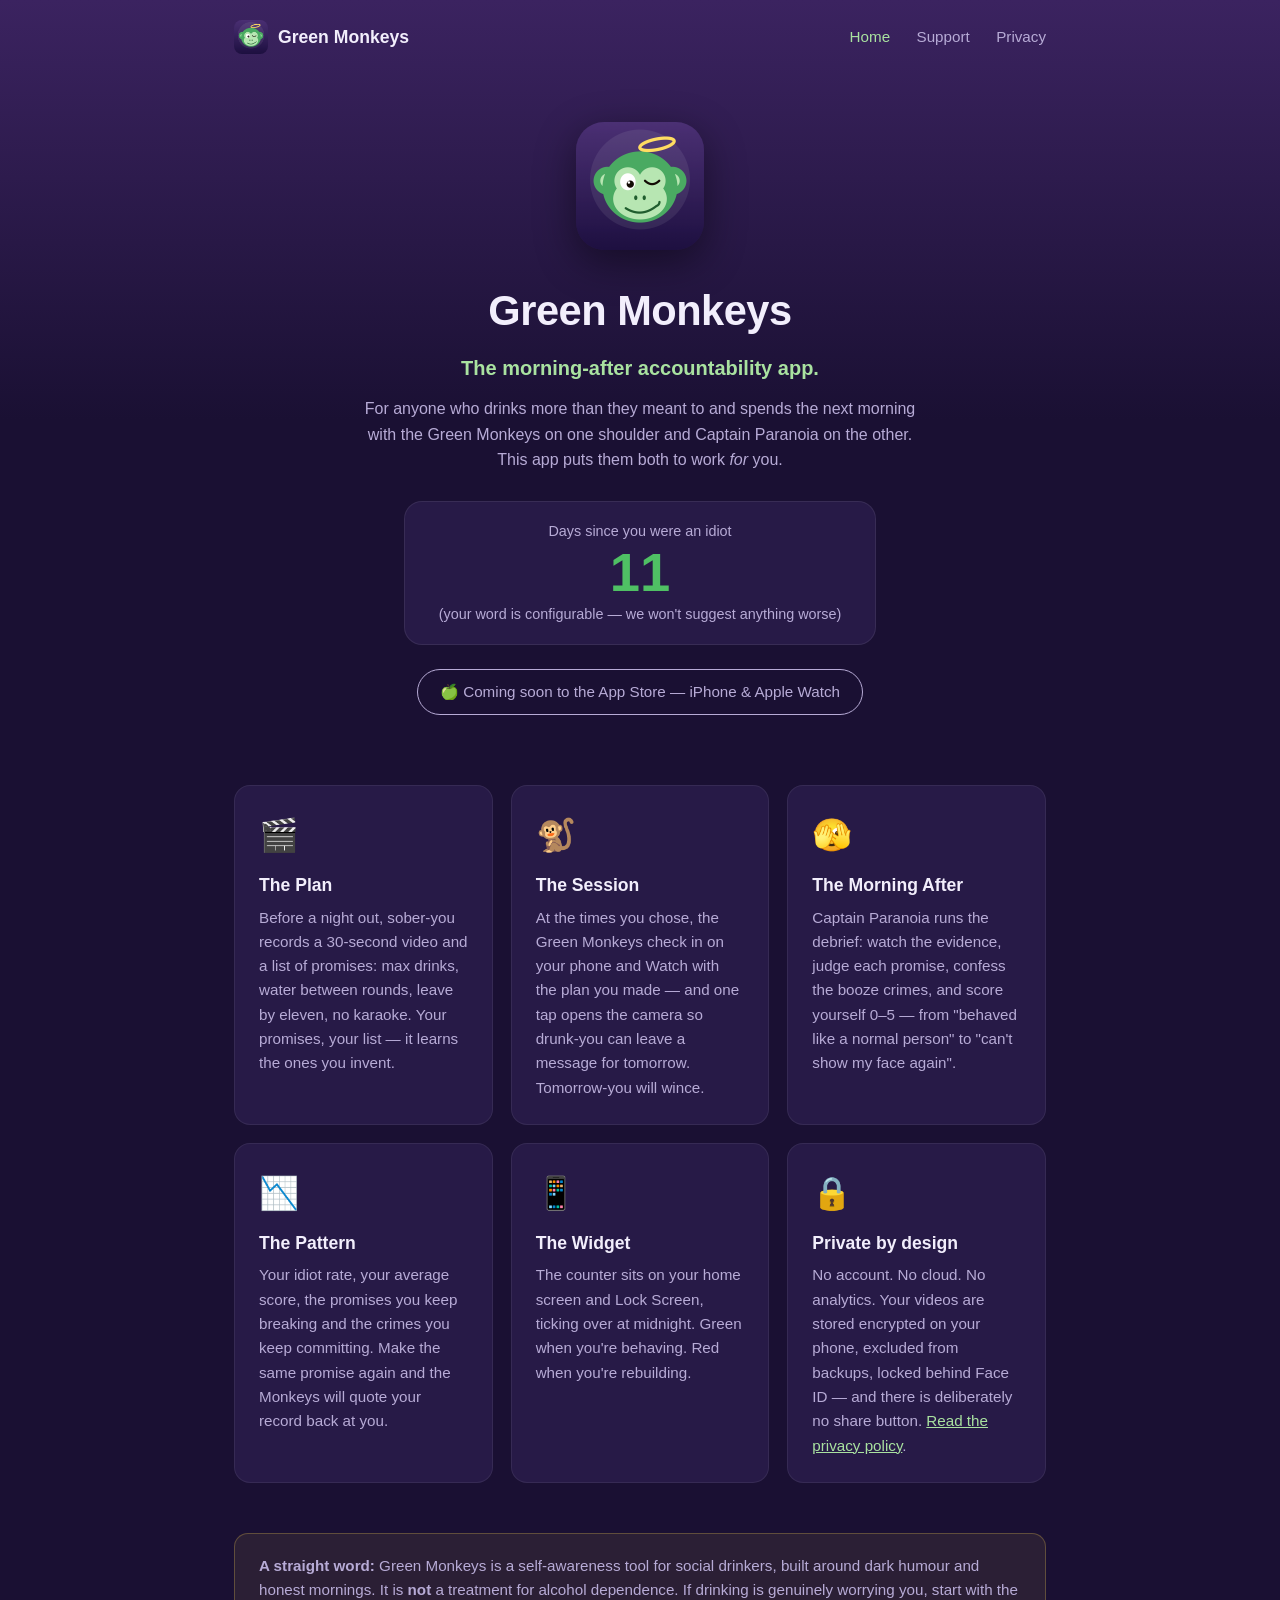
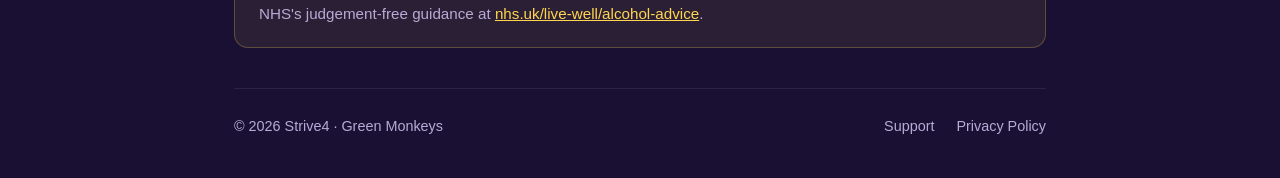
==== docs/index.html @ 4a5951f3 "Streak fix, 0-5 verdict scale, catalogs, config, site; App Store readiness - Streak convention fixed" ====
<!DOCTYPE html>
<html lang="en">
<head>
<meta charset="utf-8">
<meta name="viewport" content="width=device-width, initial-scale=1">
<title>Green Monkeys — the morning-after accountability app</title>
<meta name="description" content="Record sober-you's plan, let the Green Monkeys check in during the night, and face Captain Paranoia's debrief the morning after. Everything stays on your phone.">
<link rel="icon" href="icon.png">
<link rel="stylesheet" href="style.css">
</head>
<body>
<div class="wrap">
    <header class="nav">
        <a class="brand" href="index.html"><img src="icon.png" alt=""> Green Monkeys</a>
        <nav>
            <a href="index.html" class="active">Home</a>
            <a href="support.html">Support</a>
            <a href="privacy.html">Privacy</a>
        </nav>
    </header>

    <div class="hero">
        <img class="appicon" src="icon.png" alt="Green Monkeys app icon — a winking green monkey with a slipping halo">
        <h1>Green Monkeys</h1>
        <p class="tag">The morning-after accountability app.</p>
        <p class="sub">For anyone who drinks more than they meant to and spends the next
        morning with the Green Monkeys on one shoulder and Captain Paranoia on the other.
        This app puts them both to work <em>for</em> you.</p>
        <div class="counter">
            <div class="label">Days since you were an idiot</div>
            <div class="num">11</div>
            <div class="label">(your word is configurable — we won't suggest anything worse)</div>
        </div>
        <div><span class="badge-soon">🍏 Coming soon to the App Store — iPhone &amp; Apple Watch</span></div>
    </div>

    <section class="features">
        <div class="grid">
            <div class="card">
                <div class="emoji">🎬</div>
                <h3>The Plan</h3>
                <p>Before a night out, sober-you records a 30-second video and a list of
                promises: max drinks, water between rounds, leave by eleven, no karaoke.
                Your promises, your list — it learns the ones you invent.</p>
            </div>
            <div class="card">
                <div class="emoji">🐒</div>
                <h3>The Session</h3>
                <p>At the times you chose, the Green Monkeys check in on your phone and
                Watch with the plan you made — and one tap opens the camera so drunk-you
                can leave a message for tomorrow. Tomorrow-you will wince.</p>
            </div>
            <div class="card">
                <div class="emoji">🫣</div>
                <h3>The Morning After</h3>
                <p>Captain Paranoia runs the debrief: watch the evidence, judge each
                promise, confess the booze crimes, and score yourself 0–5 — from
                "behaved like a normal person" to "can't show my face again".</p>
            </div>
            <div class="card">
                <div class="emoji">📉</div>
                <h3>The Pattern</h3>
                <p>Your idiot rate, your average score, the promises you keep breaking
                and the crimes you keep committing. Make the same promise again and the
                Monkeys will quote your record back at you.</p>
            </div>
            <div class="card">
                <div class="emoji">📱</div>
                <h3>The Widget</h3>
                <p>The counter sits on your home screen and Lock Screen, ticking over at
                midnight. Green when you're behaving. Red when you're rebuilding.</p>
            </div>
            <div class="card">
                <div class="emoji">🔒</div>
                <h3>Private by design</h3>
                <p>No account. No cloud. No analytics. Your videos are stored encrypted
                on your phone, excluded from backups, locked behind Face ID — and there
                is deliberately no share button. <a href="privacy.html" style="color:var(--green-soft)">Read the privacy policy</a>.</p>
            </div>
        </div>
    </section>

    <div class="note">
        <strong>A straight word:</strong> Green Monkeys is a self-awareness tool for social
        drinkers, built around dark humour and honest mornings. It is <strong>not</strong> a
        treatment for alcohol dependence. If drinking is genuinely worrying you, start with the
        NHS's judgement-free guidance at
        <a href="https://www.nhs.uk/live-well/alcohol-advice/">nhs.uk/live-well/alcohol-advice</a>.
    </div>

    <footer>
        <div>© 2026 Strive4 · Green Monkeys</div>
        <div>
            <a href="support.html">Support</a>
            <a href="privacy.html">Privacy Policy</a>
        </div>
    </footer>
</div>
</body>
</html>
---- docs/style.css ----
:root {
    --bg: #1a1033;
    --bg2: #3b2360;
    --card: #271a47;
    --text: #f2eefc;
    --muted: #b7abd6;
    --green: #4fc064;
    --green-soft: #a9e2a0;
    --halo: #ffd54f;
}

* { margin: 0; padding: 0; box-sizing: border-box; }

body {
    font-family: -apple-system, BlinkMacSystemFont, "Segoe UI", Roboto, Helvetica, Arial, sans-serif;
    background: linear-gradient(180deg, var(--bg2) 0%, var(--bg) 420px);
    color: var(--text);
    line-height: 1.6;
    min-height: 100vh;
}

.wrap { max-width: 860px; margin: 0 auto; padding: 0 24px; }

header.nav {
    display: flex; align-items: center; justify-content: space-between;
    padding: 20px 0;
}
header.nav .brand {
    display: flex; align-items: center; gap: 10px;
    font-weight: 700; font-size: 1.1rem; color: var(--text); text-decoration: none;
}
header.nav .brand img { width: 34px; height: 34px; border-radius: 8px; }
header.nav nav a {
    color: var(--muted); text-decoration: none; margin-left: 22px; font-size: 0.95rem;
}
header.nav nav a:hover, header.nav nav a.active { color: var(--green-soft); }

.hero { text-align: center; padding: 48px 0 40px; }
.hero img.appicon {
    width: 128px; height: 128px; border-radius: 28px;
    box-shadow: 0 12px 40px rgba(0,0,0,0.45);
}
.hero h1 { font-size: 2.6rem; margin: 20px 0 8px; letter-spacing: -0.5px; }
.hero p.tag { font-size: 1.25rem; color: var(--green-soft); font-weight: 600; }
.hero p.sub { color: var(--muted); max-width: 560px; margin: 12px auto 0; }
.hero .counter {
    display: inline-block; margin-top: 28px; padding: 18px 34px;
    background: var(--card); border-radius: 18px; border: 1px solid rgba(255,255,255,0.08);
}
.hero .counter .label { font-size: 0.9rem; color: var(--muted); }
.hero .counter .num { font-size: 3.4rem; font-weight: 900; color: var(--green); line-height: 1.1; }

.badge-soon {
    display: inline-block; margin-top: 24px; padding: 10px 22px;
    border: 1px solid var(--muted); border-radius: 999px; color: var(--muted); font-size: 0.95rem;
}

section.features { padding: 30px 0 10px; }
.grid { display: grid; grid-template-columns: repeat(auto-fit, minmax(250px, 1fr)); gap: 18px; }
.card {
    background: var(--card); border-radius: 16px; padding: 24px;
    border: 1px solid rgba(255,255,255,0.07);
}
.card .emoji { font-size: 2rem; }
.card h3 { margin: 10px 0 6px; font-size: 1.1rem; }
.card p { color: var(--muted); font-size: 0.95rem; }

.note {
    margin: 40px 0; padding: 20px 24px; background: rgba(255, 213, 79, 0.08);
    border: 1px solid rgba(255, 213, 79, 0.25); border-radius: 14px;
    color: var(--muted); font-size: 0.95rem;
}
.note a { color: var(--halo); }

main.doc { padding: 24px 0 40px; }
main.doc h1 { font-size: 2rem; margin-bottom: 6px; }
main.doc p.updated { color: var(--muted); font-size: 0.9rem; margin-bottom: 28px; }
main.doc h2 { font-size: 1.25rem; margin: 30px 0 10px; color: var(--green-soft); }
main.doc p, main.doc li { color: var(--text); }
main.doc ul { padding-left: 22px; margin: 10px 0; }
main.doc li { margin: 6px 0; }
main.doc a { color: var(--green-soft); }
main.doc .qa { background: var(--card); border-radius: 14px; padding: 20px 24px; margin: 14px 0; border: 1px solid rgba(255,255,255,0.07); }
main.doc .qa h3 { font-size: 1.05rem; margin-bottom: 6px; }
main.doc .qa p, main.doc .qa li { color: var(--muted); font-size: 0.97rem; }

footer {
    border-top: 1px solid rgba(255,255,255,0.08);
    margin-top: 40px; padding: 26px 0 40px;
    color: var(--muted); font-size: 0.9rem;
    display: flex; justify-content: space-between; flex-wrap: wrap; gap: 10px;
}
footer a { color: var(--muted); text-decoration: none; margin-left: 18px; }
footer a:hover { color: var(--green-soft); }
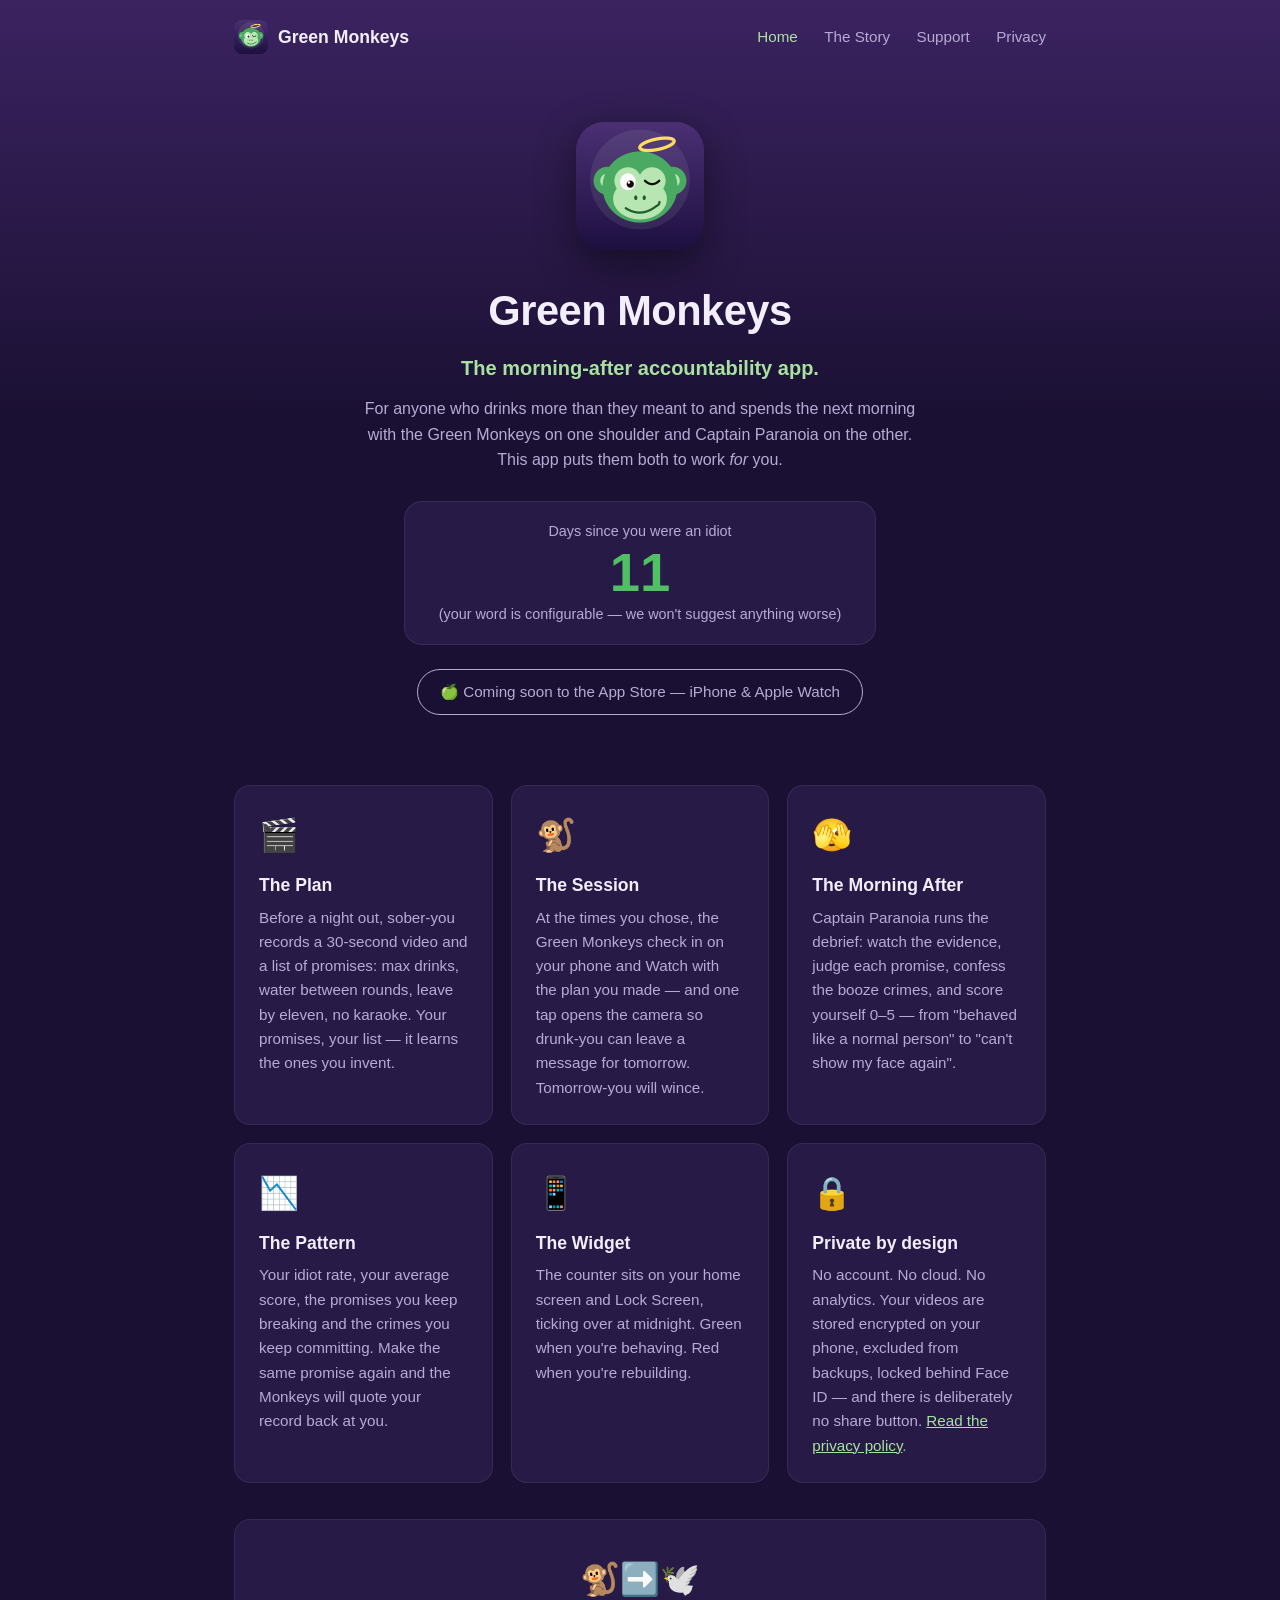
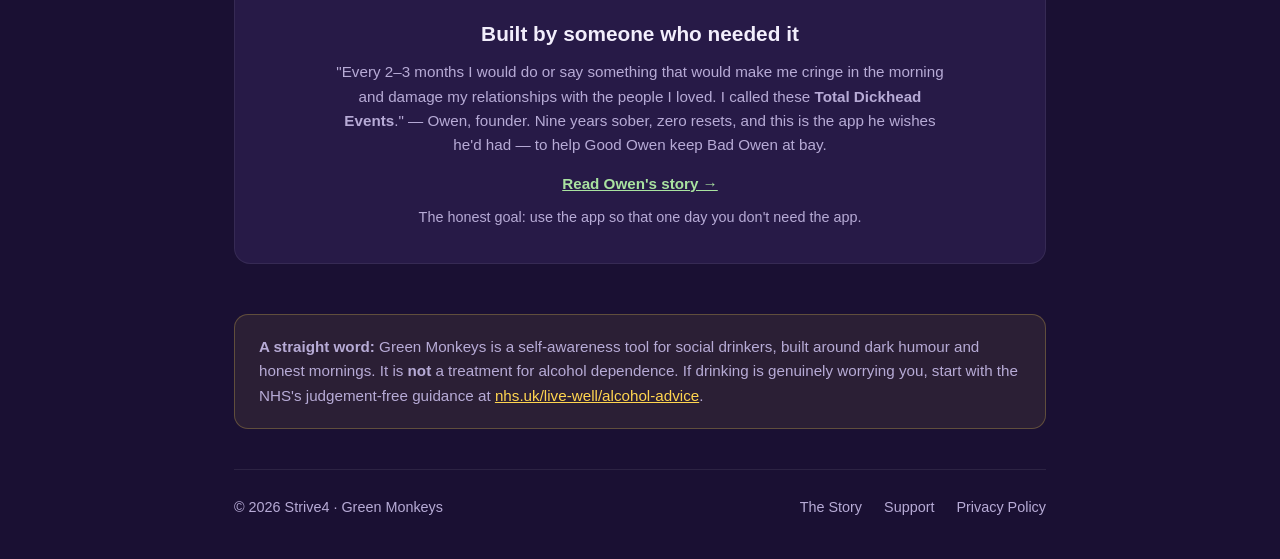
==== commit 1e02248c: "Add Owen's story to the site: Good Owen vs Bad Owen New docs/story.html: the founder's OYNB testimon" ====
--- a/docs/index.html
+++ b/docs/index.html
@@ -14,6 +14,7 @@
         <a class="brand" href="index.html"><img src="icon.png" alt=""> Green Monkeys</a>
         <nav>
             <a href="index.html" class="active">Home</a>
+            <a href="story.html">The Story</a>
             <a href="support.html">Support</a>
             <a href="privacy.html">Privacy</a>
         </nav>
@@ -80,6 +81,26 @@
         </div>
     </section>
 
+    <section class="features" style="padding-top: 26px;">
+        <div class="card" style="text-align: center; padding: 34px 28px;">
+            <div class="emoji">🐒➡️🕊️</div>
+            <h3 style="font-size: 1.3rem; margin-top: 12px;">Built by someone who needed it</h3>
+            <p style="max-width: 620px; margin: 10px auto 0;">
+                "Every 2–3 months I would do or say something that would make me cringe in the
+                morning and damage my relationships with the people I loved. I called these
+                <strong>Total Dickhead Events</strong>." — Owen, founder. Nine years sober,
+                zero resets, and this is the app he wishes he'd had — to help Good Owen keep
+                Bad Owen at bay.
+            </p>
+            <p style="margin-top: 14px;">
+                <a href="story.html" style="color: var(--green-soft); font-weight: 600;">Read Owen's story →</a>
+            </p>
+            <p style="margin-top: 10px; color: var(--muted); font-size: 0.9rem;">
+                The honest goal: use the app so that one day you don't need the app.
+            </p>
+        </div>
+    </section>
+
     <div class="note">
         <strong>A straight word:</strong> Green Monkeys is a self-awareness tool for social
         drinkers, built around dark humour and honest mornings. It is <strong>not</strong> a
@@ -91,6 +112,7 @@
     <footer>
         <div>© 2026 Strive4 · Green Monkeys</div>
         <div>
+            <a href="story.html">The Story</a>
             <a href="support.html">Support</a>
             <a href="privacy.html">Privacy Policy</a>
         </div>
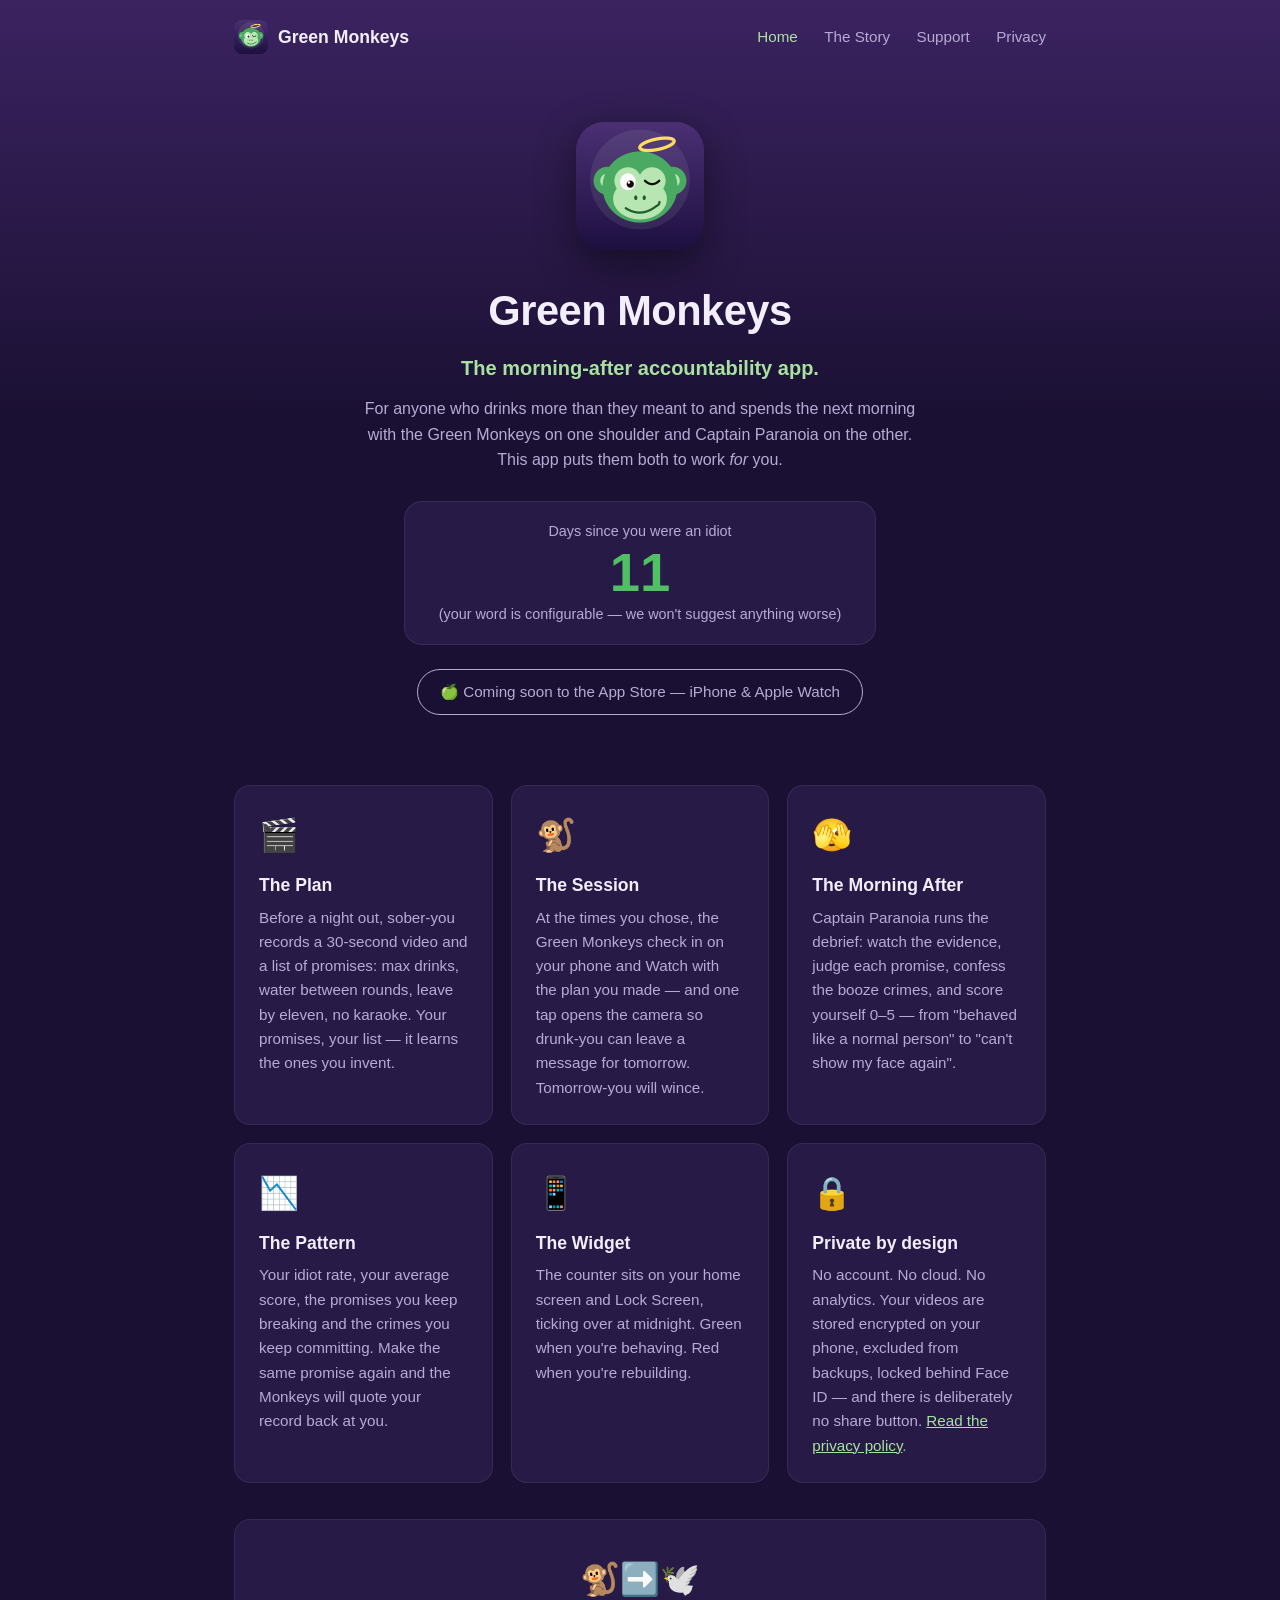
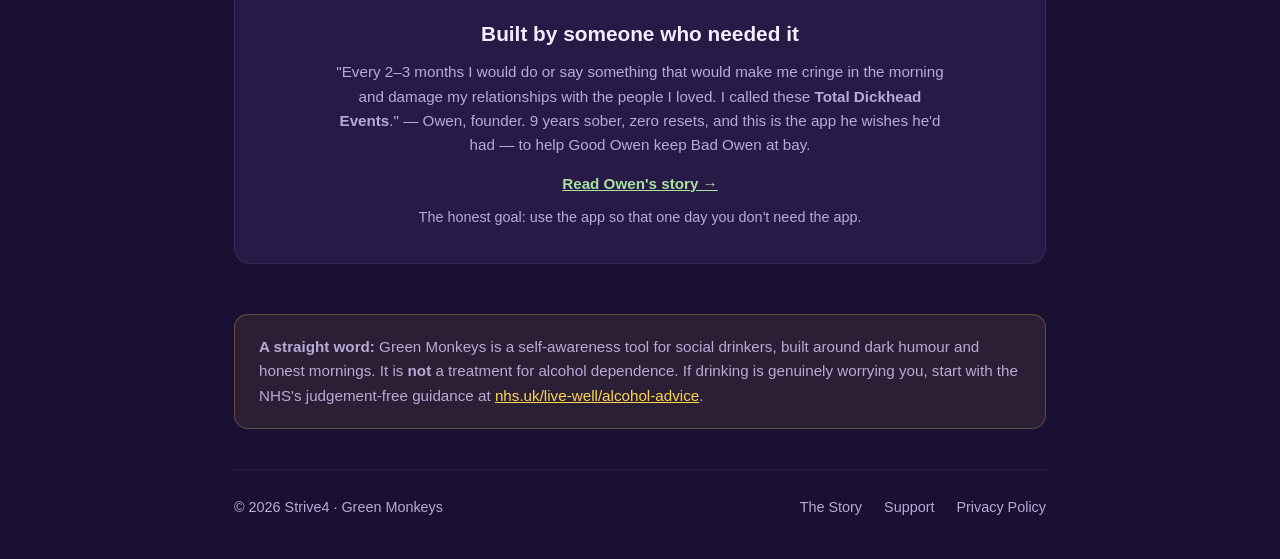
==== commit 16a2ac84: "Site: count Owen's sobriety from 1 Sept 2017, self-updating years Story counter now reads "Owen's da" ====
--- a/docs/index.html
+++ b/docs/index.html
@@ -88,8 +88,8 @@
             <p style="max-width: 620px; margin: 10px auto 0;">
                 "Every 2–3 months I would do or say something that would make me cringe in the
                 morning and damage my relationships with the people I loved. I called these
-                <strong>Total Dickhead Events</strong>." — Owen, founder. Nine years sober,
-                zero resets, and this is the app he wishes he'd had — to help Good Owen keep
+                <strong>Total Dickhead Events</strong>." — Owen, founder. <span id="years-sober">Nine</span> years
+                sober, zero resets, and this is the app he wishes he'd had — to help Good Owen keep
                 Bad Owen at bay.
             </p>
             <p style="margin-top: 14px;">
@@ -118,5 +118,12 @@
         </div>
     </footer>
 </div>
+<script>
+    (function () {
+        var start = new Date("2017-09-01T00:00:00");
+        var now = new Date();
+        document.getElementById("years-sober").textContent = now.getFullYear() - start.getFullYear();
+    })();
+</script>
 </body>
 </html>
